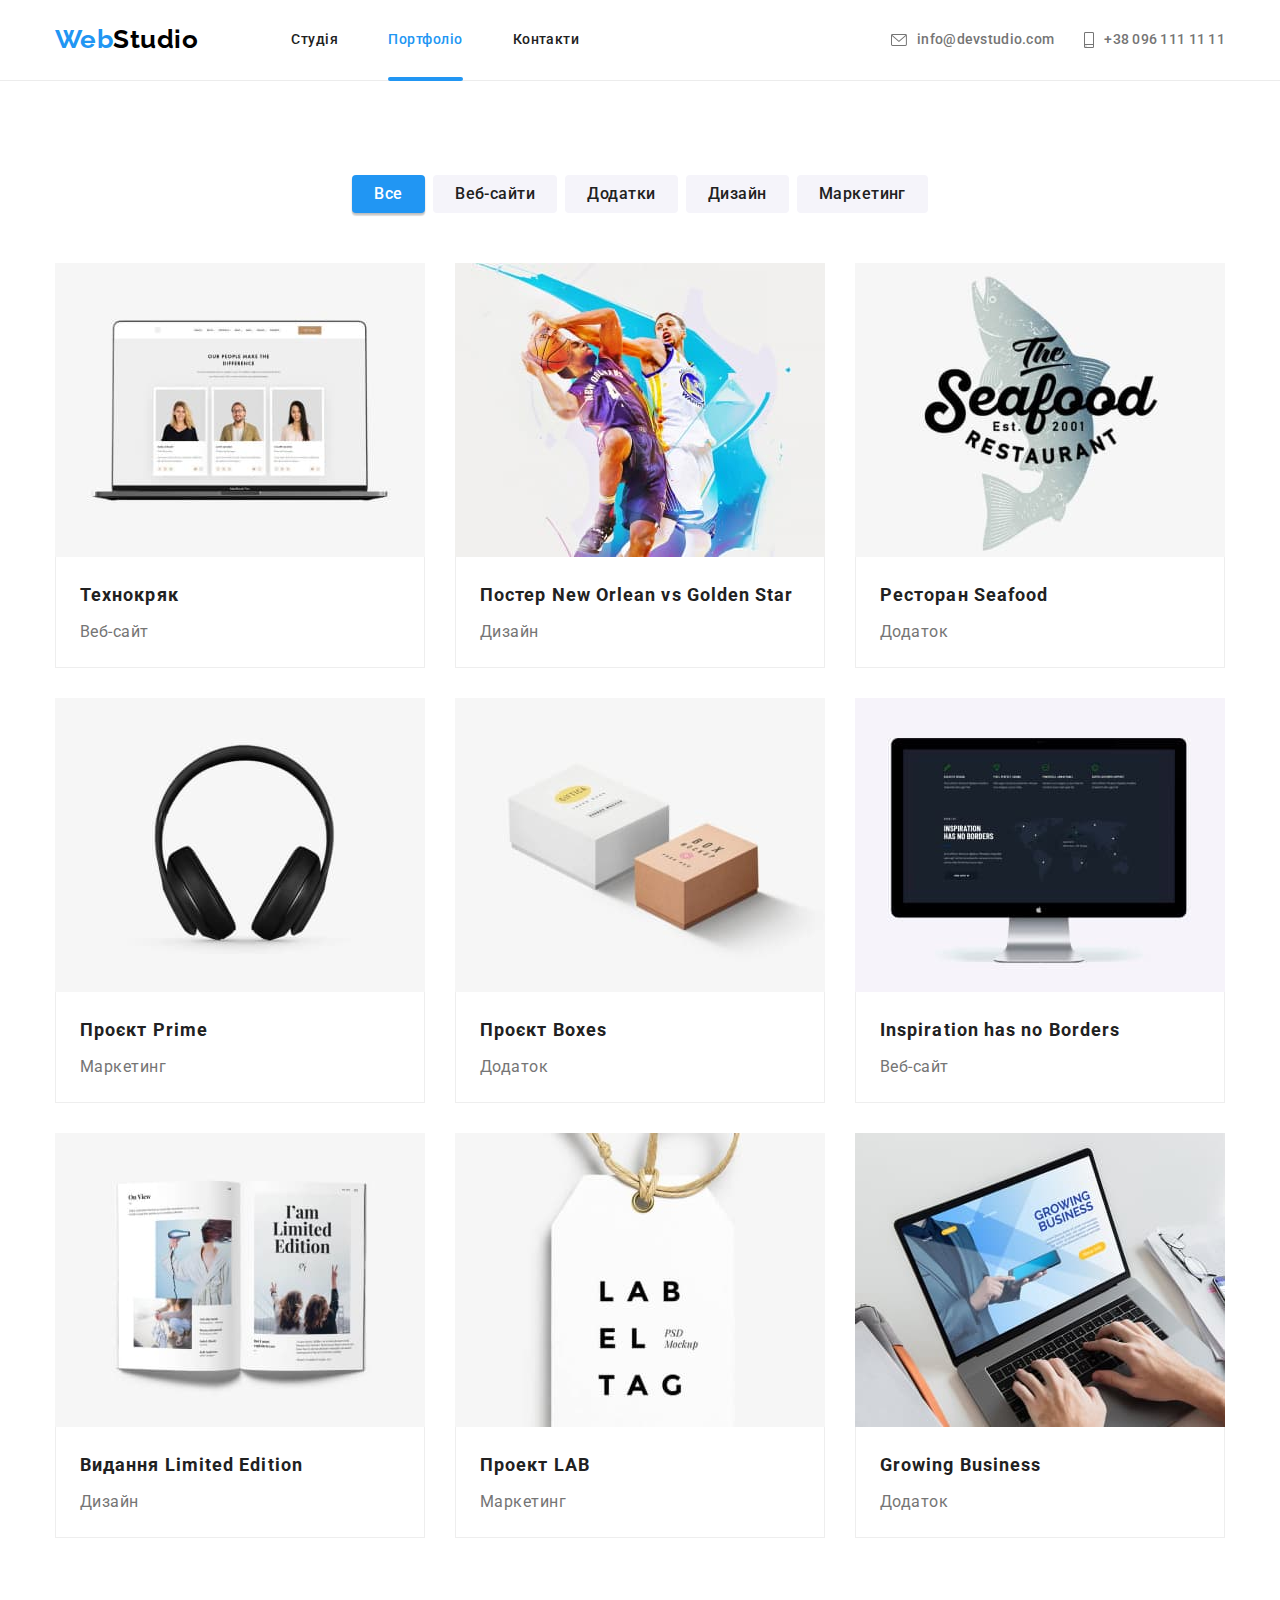
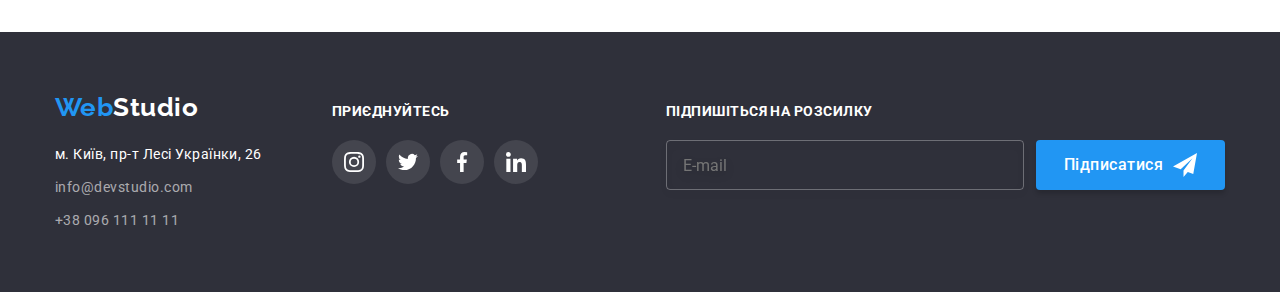
==== portfolio.html @ 7c3811ec "Cloned M6" ====
<!DOCTYPE html>
<html lang="uk">
  <head>
    <meta charset="UTF-8" />
    <meta http-equiv="X-UA-Compatible" content="IE=edge" />
    <meta name="viewport" content="width=device-width, initial-scale=1.0" />
    <title>Portfolio</title>
    <link rel="preconnect" href="https://fonts.googleapis.com" />
    <link rel="preconnect" href="https://fonts.gstatic.com" crossorigin />
    <link
      href="https://fonts.googleapis.com/css2?family=Raleway:wght@700&family=Roboto:wght@400;500;700;900&display=swap"
      rel="stylesheet"
    />
    <link
      rel="stylesheet"
      href="https://cdnjs.cloudflare.com/ajax/libs/modern-normalize/1.0.0/modern-normalize.min.css"
    />
    <link rel="stylesheet" href="./css/styles.css" />
  </head>
  <body>
    <header class="page-header">
      <div class="container header-nav">
        <nav class="navigation">
          <a href="" lang="en" class="logo-header link"
            ><span class="logo-first-part">Web</span>Studio</a
          >
          <ul class="menu list">
            <li class="menu-item">
              <a href="./index.html" class="nav link">Студія</a>
            </li>
            <li class="menu-item">
              <a href="./portfolio.html" class="nav current link">Портфоліо</a>
            </li>
            <li class="menu-item"><a href="" class="nav link">Контакти</a></li>
          </ul>
        </nav>
        <ul class="contacts list">
          <li class="contact-item">
            <a href="mailto:info@devstudio.com" class="contact link">
              <svg class="icon-contact" width="16" height="12">
                <use href="./images/icons.svg#icon-envelope"></use>
              </svg>
              info@devstudio.com</a
            >
          </li>
          <li class="contact-item">
            <a href="tel:+380961111111" class="contact link">
              <svg class="icon-contact" width="10" height="16">
                <use href="./images/icons.svg#icon-smartphone"></use></svg
              >+38 096 111 11 11</a
            >
          </li>
        </ul>
      </div>
    </header>
    <main>
      <section class="section">
        <div class="container">
          <h1 class="page-title visually-hidden">Проекти</h1>
          <ul class="filter-list list">
            <li class="filter-item">
              <button type="button" class="filter-btn active-btn">Все</button>
            </li>
            <li class="filter-item">
              <button type="button" class="filter-btn">Веб-сайти</button>
            </li>
            <li class="filter-item">
              <button type="button" class="filter-btn">Додатки</button>
            </li>
            <li class="filter-item">
              <button type="button" class="filter-btn">Дизайн</button>
            </li>
            <li class="filter-item">
              <button type="button" class="filter-btn">Маркетинг</button>
            </li>
          </ul>
          <ul class="projects list">
            <li class="project-item">
              <a href="" class="project-card">
                <div class="project-overlay">
                  <img
                    src="./images/Project1.jpg"
                    alt="Веб-сайт"
                    width="370px"
                    height="294px"
                  />
                  <div class="project-thumb">
                    <p>
                      Ресурс пропонує комплексні пропозиції з різним рівнем
                      функціоналу та сервісів. Все це дозволить відвідувачу
                      отримати вичерпні відомості про компанію чи приватну
                      особу.
                    </p>
                  </div>
                </div>
                <div class="project-notes">
                  <h2 class="project-title">Технокряк</h2>
                  <p class="project-text">Веб-сайт</p>
                </div>
              </a>
            </li>
            <li class="project-item">
              <a href="" class="project-card">
                <div class="project-overlay">
                  <img
                    src="./images/Project2.jpg"
                    alt="Два баскетболісти"
                    width="370px"
                    height="294px"
                  />
                  <div class="project-thumb">
                    <p>
                      Ресурс пропонує комплексні пропозиції з різним рівнем
                      функціоналу та сервісів. Все це дозволить відвідувачу
                      отримати вичерпні відомості про компанію чи приватну
                      особу.
                    </p>
                  </div>
                </div>
                <div class="project-notes">
                  <h2 class="project-title">
                    Постер <span lang="en">New Orlean vs Golden Star</span>
                  </h2>
                  <p class="project-text">Дизайн</p>
                </div>
              </a>
            </li>
            <li class="project-item">
              <a href="" class="project-card">
                <div class="project-overlay">
                  <img
                    src="./images/Project3.jpg"
                    alt="Назва ресторану з морепродуктами"
                    width="370px"
                    height="294px"
                  />
                  <div class="project-thumb">
                    <p>
                      Ресурс пропонує комплексні пропозиції з різним рівнем
                      функціоналу та сервісів. Все це дозволить відвідувачу
                      отримати вичерпні відомості про компанію чи приватну
                      особу.
                    </p>
                  </div>
                </div>
                <div class="project-notes">
                  <h2 class="project-title">
                    Ресторан <span lang="en">Seafood</span>
                  </h2>
                  <p class="project-text">Додаток</p>
                </div>
              </a>
            </li>
            <li class="project-item">
              <a href="" class="project-card">
                <div class="project-overlay">
                  <img
                    src="./images/Project4.jpg"
                    alt="Навушники"
                    width="370px"
                    height="294px"
                  />
                  <div class="project-thumb">
                    <p>
                      Ресурс пропонує комплексні пропозиції з різним рівнем
                      функціоналу та сервісів. Все це дозволить відвідувачу
                      отримати вичерпні відомості про компанію чи приватну
                      особу.
                    </p>
                  </div>
                </div>
                <div class="project-notes">
                  <h2 class="project-title">
                    Проєкт <span lang="en">Prime</span>
                  </h2>
                  <p class="project-text">Маркетинг</p>
                </div>
              </a>
            </li>
            <li class="project-item">
              <a href="" class="project-card">
                <div class="project-overlay">
                  <img
                    src="./images/Project5.jpg"
                    alt="Дві коробки"
                    width="370px"
                    height="294px"
                  />
                  <div class="project-thumb">
                    <p>
                      Ресурс пропонує комплексні пропозиції з різним рівнем
                      функціоналу та сервісів. Все це дозволить відвідувачу
                      отримати вичерпні відомості про компанію чи приватну
                      особу.
                    </p>
                  </div>
                </div>
                <div class="project-notes">
                  <h2 class="project-title">
                    Проєкт<span lang="en"> Boxes</span>
                  </h2>
                  <p class="project-text">Додаток</p>
                </div>
              </a>
            </li>
            <li class="project-item">
              <a href="" class="project-card">
                <div class="project-overlay">
                  <img
                    src="./images/Project6.jpg"
                    alt="Монітор"
                    width="370px"
                    height="294px"
                  />
                  <div class="project-thumb">
                    <p>
                      Ресурс пропонує комплексні пропозиції з різним рівнем
                      функціоналу та сервісів. Все це дозволить відвідувачу
                      отримати вичерпні відомості про компанію чи приватну
                      особу.
                    </p>
                  </div>
                </div>
                <div class="project-notes">
                  <h2 lang="en" class="project-title">
                    Inspiration has no Borders
                  </h2>
                  <p class="project-text">Веб-сайт</p>
                </div>
              </a>
            </li>
            <li class="project-item">
              <a href="" class="project-card">
                <div class="project-overlay">
                  <img
                    src="./images/Project7.jpg"
                    alt="Розгорнена книга"
                    width="370px"
                    height="294px"
                  />
                  <div class="project-thumb">
                    <p>
                      Ресурс пропонує комплексні пропозиції з різним рівнем
                      функціоналу та сервісів. Все це дозволить відвідувачу
                      отримати вичерпні відомості про компанію чи приватну
                      особу.
                    </p>
                  </div>
                </div>
                <div class="project-notes">
                  <h2 class="project-title">
                    Видання <span lang="en">Limited Edition</span>
                  </h2>
                  <p class="project-text">Дизайн</p>
                </div>
              </a>
            </li>
            <li class="project-item">
              <a href="" class="project-card">
                <div class="project-overlay">
                  <img
                    src="./images/Project8.jpg"
                    alt="Лейбл"
                    width="370px"
                    height="294px"
                  />
                  <div class="project-thumb">
                    <p>
                      Ресурс пропонує комплексні пропозиції з різним рівнем
                      функціоналу та сервісів. Все це дозволить відвідувачу
                      отримати вичерпні відомості про компанію чи приватну
                      особу.
                    </p>
                  </div>
                </div>
                <div class="project-notes">
                  <h2 class="project-title">
                    Проект <span lang="en">LAB</span>
                  </h2>
                  <p class="project-text">Маркетинг</p>
                </div>
              </a>
            </li>
            <li class="project-item">
              <a href="" class="project-card">
                <div class="project-overlay">
                  <img
                    src="./images/Project9.jpg"
                    alt="Друкують на ноутбуці"
                    width="370px"
                    height="294px"
                  />
                  <div class="project-thumb">
                    <p>
                      Ресурс пропонує комплексні пропозиції з різним рівнем
                      функціоналу та сервісів. Все це дозволить відвідувачу
                      отримати вичерпні відомості про компанію чи приватну
                      особу.
                    </p>
                  </div>
                </div>
                <div class="project-notes">
                  <h2 lang="en" class="project-title">Growing Business</h2>
                  <p class="project-text">Додаток</p>
                </div>
              </a>
            </li>
          </ul>
        </div>
      </section>
    </main>
    <footer class="footer">
      <div class="container">
        <div class="footer-left-part">
          <div>
            <a href="" lang="en" class="logo-footer link"
              ><span class="logo-first-part">Web</span>Studio</a
            >
            <address class="footer-address">
              <ul class="address-list list">
                <li class="address-item">
                  <a
                    href="https://goo.gl/maps/QcVGsAYmoGPsiCXT9"
                    class="address-location link"
                    >м. Київ, пр-т Лесі Українки, 26</a
                  >
                </li>
                <li class="address-item">
                  <a
                    href="mailto:info@devstudio.com"
                    class="address-contacts link"
                    >info@devstudio.com</a
                  >
                </li>
                <li class="address-item">
                  <a href="tel:+380961111111" class="address-contacts link"
                    >+38 096 111 11 11</a
                  >
                </li>
              </ul>
            </address>
          </div>
          <div class="socials">
            <h3 class="socials-title">приєднуйтесь</h3>
            <ul class="socials-list list">
              <li class="socials-item">
                <a href="" class="socials-link link">
                  <svg width="20" height="20">
                    <use href="./images/icons.svg#icon-instagram"></use>
                  </svg>
                </a>
              </li>
              <li class="socials-item">
                <a href="" class="socials-link link">
                  <svg width="20" height="20">
                    <use href="./images/icons.svg#icon-twitter"></use>
                  </svg>
                </a>
              </li>
              <li class="socials-item">
                <a href="" class="socials-link link">
                  <svg width="20" height="20">
                    <use href="./images/icons.svg#icon-facebook"></use>
                  </svg>
                </a>
              </li>
              <li class="socials-item">
                <a href="" class="socials-link link">
                  <svg width="20" height="20">
                    <use href="./images/icons.svg#icon-linkedin"></use>
                  </svg>
                </a>
              </li>
            </ul>
          </div>
        </div>
        <div class="sign-up-form">
          <form name="signup_form" autocomplete="on" novalidate>
            <h3 class="sign-up-title">Підпишіться на розсилку</h3>
            <div class="sign-up">
              <input
                class="sign-up-input"
                type="email"
                name="email"
                placeholder="E-mail"
              />
              <button class="sign-up-btn" type="submit">
                Підписатися
                <svg width="24" height="24">
                  <use href="./images/icons.svg#icon-send"></use>
                </svg>
              </button>
            </div>
          </form>
        </div>
      </div>
    </footer>
    <div class="backdrop is-hidden" data-modal>
      <div class="modal">
        <button class="close-button" data-modal-close>
          <svg width="18" height="18">
            <use href="./images/icons.svg#icon-close-cross"></use>
          </svg>
        </button>
        <form class="user-form">
          <label
            >Ім'я
            <input
              type="text"
              class="form-input"
              name="user-name"
              required
              minlength="2"
          /></label>
          <label>
            Телефон
            <input type="tel" class="form-input" name="user-phone" required
          /></label>
          <label>
            Пошта
            <input type="email" class="form-input" name="user-email" required
          /></label>
          <label>
            <textarea
              name="user-message"
              class="form-input form-textarea"
              placeholder="Введіть текст"
            ></textarea>
          </label>
          <input type="checkbox" name="policy" id="policy" />
          <label for="policy"
            >Погоджуюся з розсилкою та приймаю <span>Умови договору</span>
          </label>
          <button class="form-btn" type="submit">Відправити</button>
        </form>
      </div>
    </div>
    <script src="./js/modal.js"></script>
  </body>
</html>
---- css/styles.css ----
html {
  box-sizing: border-box;
}

*,
*::before,
*::after {
  box-sizing: inherit;
}
:root {
  --secondary-background-color: #f5f5f5;
  --title-color: #212121;
  --text-color: #757575;
  --accent-color: #2196f3;
  --accent-hover-color: #188ce8;
  --text-light-color: #fff;
  --button-color: #f5f4fa;
  --darkest-color: #000000;
  --dark-background-color: #2f303a;
  --icon-fill-color: #afb1b8;
}
body {
  margin: 0;
  font-family: "Roboto", "sans-serif";
  letter-spacing: 0.03em;
  background-color: var(--text-light-color);
  color: var(--text-color);
}
footer {
  padding-top: 60px;
  padding-bottom: 60px;
}
.container {
  width: 1200px;
  padding-left: 15px;
  padding-right: 15px;
  margin: 0 auto;
}
.link {
  display: inline-block;
  text-decoration: none;
}
.list {
  margin: 0;
  padding: 0;
  list-style: none;
}
img {
  display: block;
}
address {
  font-style: normal;
}
button {
  display: inline-block;
  text-decoration: none;
  text-align: center;
  font-family: inherit;
  border: 1px solid transparent;
  cursor: pointer;
}
h1,
h2,
h3,
h4,
h5,
h6,
p {
  margin-top: 0;
  margin-bottom: 0;
}
ul ol {
  margin-top: 0;
  margin-bottom: 0;
  padding-left: 0;
  padding-right: 0;
}

/*===================INDEX.HTML ===================*/

/*=================== HEADER ===================*/
/*=================== Logo ===================*/

/* .portfolio  */

.page-header {
  border-bottom: 1px solid #ececec;
}
.header-nav {
  display: flex;
  align-items: center;
  justify-content: space-between;
}
.logo-header,
.logo-footer {
  font-family: "Raleway";
  font-weight: 700;
  font-size: 26px;
  line-height: 1.19;
  text-decoration: none;
}
.logo-first-part {
  color: var(--accent-color);
}
.logo-header {
  display: block;
  padding-top: 24px;
  padding-bottom: 25px;
  color: var(--darkest-color);
}
.logo-footer {
  margin-bottom: 20px;
  background-color: var(--dark-background-color);
  color: var(--text-light-color);
}
/*=================== Navigation ===================*/
.navigation {
  display: flex;
  flex-wrap: wrap;
  column-gap: 93px;
}
.menu {
  display: flex;
  column-gap: 50px;
  flex-basis: calc((100% - 93px) / 2);
}
.menu-item {
  flex-basis: calc((100% - 2 * 50px) / 3);
}
.nav {
  padding-top: 32px;
  padding-bottom: 32px;
  display: block;

  font-weight: 500;
  text-decoration: none;
  font-size: 14px;
  line-height: 1.14;
  color: var(--title-color);

  transition: color 250ms cubic-bezier(0.4, 0, 0.2, 1);
}
.nav:hover,
.nav:focus {
  color: var(--accent-color);
}
.current {
  color: var(--accent-color);
  position: relative;
}
.current::after {
  content: "";
  display: block;
  position: absolute;
  bottom: -1px;
  width: 100%;
  height: 4px;
  background: #2196f3;
  border-radius: 2px;
  border: none;
}

/*================== Contacts =================*/
.contacts {
  display: flex;
  margin-left: auto;
  column-gap: 30px;
}
.contact {
  display: flex;
  align-items: center;
  padding-top: 32px;
  padding-bottom: 32px;
  font-weight: 500;
  text-decoration: none;
  font-size: 14px;
  line-height: 1.14;
  letter-spacing: 0.02em;
  color: var(--text-color);
  fill: currentColor;

  transition: color 250ms cubic-bezier(0.4, 0, 0.2, 1);
}
.icon-contact {
  display: flex;
  align-items: center;
  margin-right: 10px;
}
.contact:hover,
.contact:focus {
  color: var(--accent-color);
}
.contact-item {
  flex-basis: calc((100%-50px) / 2);
}
/*================== MAIN ==================*/
/*================== Hero section ==================*/

.hero-section {
  max-width: 1600px;
  margin-left: auto;
  margin-right: auto;
  background-image: linear-gradient(
      to right,
      rgba(47, 48, 58, 0.4),
      rgba(47, 48, 58, 0.4)
    ),
    url(../images/background1.jpg);
  background-position: center;
  background-repeat: no-repeat;
  background-size: cover;
  background-color: var(--dark-background-color);
  text-align: center;
  padding-top: 200px;
  padding-bottom: 200px;
}
.centered {
  text-align: center;
}

.hero-title {
  padding: 0;
  margin-bottom: 30px;
  font-family: inherit;
  font-weight: 900;
  font-size: 44px;
  line-height: 1.36;
  letter-spacing: 0.06em;
  text-transform: uppercase;
  color: var(--text-light-color);
}
.hero-btn {
  align-items: center;
  padding: 10px 32px;
  border: 0;
  border-radius: 4px;
  min-width: 216px;
  font-family: "Roboto";
  font-weight: 700;
  font-size: 16px;
  line-height: 2;
  letter-spacing: 0.06em;
  background-color: var(--accent-color);
  color: var(--text-light-color);

  transition: background-color 250ms cubic-bezier(0.4, 0, 0.2, 1);
}

.hero-btn:hover,
.hero-btn:focus {
  background-color: var(--accent-hover-color);
  cursor: pointer;
}

/*================== Features ==================*/
.features {
  display: flex;
  flex-wrap: wrap;
  column-gap: 30px;
}

.feature-item {
  flex-basis: calc((100% - 3 * 30px) / 4);
}
.icon-features {
  display: flex;
  align-items: center;
  justify-content: center;
  height: 120px;
  margin-bottom: 30px;
  background-color: #f5f4fa;
  border-radius: 4px;
}
.sign-up-title,
.socials-title,
.feature-title,
.occupation-title {
  margin-bottom: 10px;
  font-weight: 700;
  font-size: 14px;
  line-height: 1.14;
  text-transform: uppercase;
  color: var(--title-color);
}
.feature-text {
  margin-top: 0;
  margin-bottom: 0px;
  font-size: 14px;
  line-height: 1.7;
}
/*================== Team ==================*/
.section {
  padding-top: 94px;
  padding-bottom: 94px;
}
.title {
  margin-bottom: 50px;
  font-weight: 700;
  font-size: 36px;
  line-height: 1.17;
  text-align: center;
  color: var(--title-color);
}
.visually-hidden {
  position: absolute;
  white-space: nowrap;
  width: 1px;
  height: 1px;
  overflow: hidden;
  border: 0;
  padding: 0;
  clip: rect(0000);
  clip-path: inset(50%);
  margin: -1px;
}
/* ================== Occupation ================= */
.section.occupation-section {
  padding-top: 0;
}
.occupation-list {
  display: flex;
  flex-wrap: wrap;
  gap: 30px;
}
.occupation-thumb {
  position: relative;
}
.occupation-title {
  position: absolute;
  color: #ffffff;

  width: 100%;
  height: 70px;
  bottom: 0;
  margin-bottom: 0;
  display: flex;
  justify-content: center;
  align-items: center;
  background: rgba(47, 48, 58, 0.8);
  border: 1px solid #000000;
  box-shadow: 0px 4px 4px rgba(0, 0, 0, 0.25);
}
.occupation-item {
  flex-basis: calc((100% - 2 * 30px) / 3);
}
/* =================== Team ======================== */
.team-section {
  background-color: #f5f4fa;
}
.team-list {
  display: flex;
  flex-wrap: wrap;
  gap: 30px;
}
.team-mate-card {
  flex-basis: calc((100% - 3 * 30px) / 4);
  background-color: var(--text-light-color);
  box-shadow: 0px 1px 3px rgba(0, 0, 0, 0.12), 0px 1px 1px rgba(0, 0, 0, 0.14),
    0px 2px 1px rgba(0, 0, 0, 0.2);
  border-radius: 0px 0px 4px 4px;
}
.team-mate-img {
  display: block;
}
.team-mate-notes {
  padding-top: 30px;
  padding-bottom: 30px;
}
.team-mate {
  margin-bottom: 10px;
  font-weight: 500;
  font-size: 16px;
  line-height: 1.18;
  text-align: center;
  color: var(--title-color);
}
.profession {
  margin-bottom: 16px;
  font-size: 16px;
  line-height: 1.18;
  text-align: center;
}
.actions {
  display: flex;
  padding: 0;
  margin: 0;
  justify-content: center;
  align-items: center;
  gap: 10px;
}

.actions-link {
  display: flex;
  align-items: center;
  justify-content: center;
  text-align: center;
  padding: 0px;
  width: 44px;
  height: 44px;
  border-radius: 50%;
  cursor: pointer;
  color: var(--icon-fill-color);
  fill: currentColor;

  transition: color 250ms cubic-bezier(0.4, 0, 0.2, 1),
    background-color 250ms cubic-bezier(0.4, 0, 0.2, 1);
}

.actions-link:hover,
.actions-link:focus {
  background-color: var(--accent-color);
  color: var(--text-light-color);
}

/* ================= Clients ================ */
.clients {
  display: flex;
  gap: 30px;
}
.clients-link {
  display: flex;
  justify-content: center;
  align-items: center;
  text-align: center;
  padding: 0;
  margin: 0;
  height: 92px;
  color: var(--icon-fill-color);
  border: 1px solid #afb1b8;
  border-radius: 4px;
  transition: color 250ms cubic-bezier(0.4, 0, 0.2, 1),
    border 250ms cubic-bezier(0.4, 0, 0.2, 1);
}
.clients-link:hover,
.clients-link:focus {
  color: var(--accent-color);
  border: 1px solid var(--accent-color);
}
.clients-item {
  flex-basis: calc((100% - 5 * 30px) / 6);
}
.icon-clients {
  fill: currentColor;
  cursor: pointer;
}

/*================== FOOTER ==================*/

.footer {
  background-color: #2f303a;
}
.footer-address {
  font-style: normal;
  font-size: 14px;
  line-height: 1.7;
  text-decoration: none;
  background-color: #2f303a;
}
/* .address-list {
}  */
.address-item:not(:last-child) {
  margin-bottom: 9px;
}
.address-location {
  text-decoration: none;
  color: var(--text-light-color);
  transition: color 250ms cubic-bezier(0.4, 0, 0.2, 1);
}
.address-contacts {
  text-decoration: none;
  color: rgba(255, 255, 255, 0.6);
  transition: color 250ms cubic-bezier(0.4, 0, 0.2, 1);
}
.address-location:hover,
.address-location:focus,
.address-contacts:hover,
.address-contacts:focus {
  color: var(--accent-color);
}

/*================== PORTFOLIO ==================*/
/*================== Filter ==================*/

.page-title {
  color: var(--title-color);
}
.filter-list {
  display: flex;
  flex-wrap: wrap;
  justify-content: center;
  column-gap: 8px;
  margin-bottom: 50px;
}
.filter-btn {
  padding: 6px 22px;
  border: 0;
  border-radius: 4px;
  border-color: #f5f4fa;
  min-width: 73px;
  font-family: inherit;
  font-style: normal;
  font-weight: 500;
  font-size: 16px;
  line-height: 1.62;
  text-align: center;
  letter-spacing: 0.03em;
  background-color: var(--button-color);
  color: var(--title-color);

  transition-property: background-color, color, box-shadow;
  transition-duration: 250ms;
  transition-timing-function: cubic-bezier(0.4, 0, 0.2, 1);
}
.filter-btn:hover,
.filter-btn:focus {
  box-shadow: 0px 3px 1px rgba(0, 0, 0, 0.1), 0px 1px 2px rgba(0, 0, 0, 0.08),
    0px 2px 2px rgba(0, 0, 0, 0.12);
  border-radius: 4px;
  background-color: var(--accent-color);
  color: var(--text-light-color);
  cursor: pointer;
}
.active-btn {
  background-color: var(--accent-color);
  box-shadow: 0px 3px 1px rgba(0, 0, 0, 0.1), 0px 1px 2px rgba(0, 0, 0, 0.08),
    0px 2px 2px rgba(0, 0, 0, 0.12);
  color: var(--text-light-color);
}
/*================== Projects ==================*/
.projects {
  display: flex;
  flex-wrap: wrap;
  gap: 30px;
}

.project-item {
  flex-basis: calc((100% - 2 * 30px) / 3);
}

.project-card {
  position: relative;
  display: block;
  text-decoration: none;
}
.project-card:hover,
.project-card:focus {
  box-shadow: 0px 1px 1px rgba(0, 0, 0, 0.12), 0px 4px 4px rgba(0, 0, 0, 0.06),
    1px 4px 6px rgba(0, 0, 0, 0.16);
  transition: box-shadow 250ms cubic-bezier(0.4, 0, 0.2, 1);
}
.project-overlay {
  position: relative;
  overflow: hidden;
}
.project-thumb {
  position: absolute;
  top: 0;
  left: 0;
  width: 100%;
  height: 100%;
  background: rgba(33, 150, 243, 0.9);

  font-size: 18px;
  line-height: 1.56;
  letter-spacing: 0.03em;
  color: var(--text-light-color);
  padding: 0 24px;
  display: flex;
  align-items: center;
  transform: translateY(100.5%);
  transition: transform 250ms cubic-bezier(0.4, 0, 0.2, 1);
}
.project-card:hover .project-thumb,
.project-card:focus .project-thumb {
  transform: translateY(0);
}
.project-notes {
  padding: 20px 24px;
  border-right: 1px solid #eeeeee;
  border-bottom: 1px solid #eeeeee;
  border-left: 1px solid #eeeeee;
}
.project-title {
  margin-bottom: 4px;
  font-weight: 700;
  font-size: 18px;
  line-height: 2;
  letter-spacing: 0.06em;
  color: var(--title-color);
}
.project-text {
  font-size: 16px;
  line-height: 1.88;
  color: var(--text-color);
}
/* ==================== Socials ================ */
.footer .container {
  display: flex;
  align-items: baseline;
  justify-content: space-between;
  /* gap: 93px; */
}
.footer-left-part {
  display: flex;
  align-items: baseline;
  gap: 70px;
}
.sign-up-title,
.socials-title {
  margin-bottom: 20px;
  color: var(--text-light-color);
}
.socials-list {
  display: flex;
  gap: 10px;
}
.socials-item {
  flex-basis: calc((100%-3 * 10px) / 4);
}
.socials-link {
  display: flex;
  align-items: center;
  justify-content: center;
  width: 44px;
  height: 44px;
  color: var(--text-light-color);
  border-radius: 50%;
  fill: currentColor;
  background: rgba(255, 255, 255, 0.1);
  transition: background-color 250ms cubic-bezier(0.4, 0, 0.2, 1);
}
.socials-link:hover,
.socials-link:focus {
  background-color: var(--accent-color);
}
/* ===================sign-up================= */
.sign-up {
  display: flex;
  gap: 12px;
}
.sign-up-input {
  width: 358px;
  height: 50px;
  padding: 15px 16px;
  background-color: transparent;
  border: 1px solid rgba(255, 255, 255, 0.3);
  filter: drop-shadow(0px 4px 4px rgba(0, 0, 0, 0.15));
  border-radius: 4px;
  color: var(--text-light-color);
  transition: border-color 250ms cubic-bezier(0.4, 0, 0.2, 1);
}
.sign-up-input:focus {
  outline: none;
  border-color: var(--accent-color);
}
.sign-up-policy {
  text-decoration-line: underline;
  color: var(--accent-color);
}
.sign-up-btn {
  display: flex;
  justify-content: center;
  align-items: center;
  gap: 10px;

  padding: 10px 28px;
  border: 0;
  min-width: 150px;
  font-family: inherit;
  font-style: normal;
  font-weight: 500;
  font-size: 16px;
  line-height: 1.62;
  text-align: center;
  letter-spacing: 0.03em;

  color: var(--text-light-color);
  background-color: var(--accent-color);
  box-shadow: 0px 4px 4px rgba(0, 0, 0, 0.15);
  border-radius: 4px;
  cursor: pointer;
  transition: background-color 250ms cubic-bezier(0.4, 0, 0.2, 1);
}
.sign-up-btn:hover,
.sign-up-btn:focus {
  background-color: var(--accent-hover-color);
}
/* =================== modal ===================== */
.backdrop {
  position: fixed;
  top: 0;
  left: 0;
  width: 100%;
  height: 100%;
  background-color: rgba(0, 0, 0, 0.2);
  z-index: 100;

  opacity: 1;
  transform: scale(1);
  visibility: visible;
  pointer-events: auto;
  transition: opacity 800ms cubic-bezier(0.4, 0, 0.2, 1),
    visibility 800ms cubic-bezier(0.4, 0, 0.2, 1),
    transform 800ms cubic-bezier(0.4, 0, 0.2, 1);
}
.backdrop.is-hidden {
  transform: scale(0);
  opacity: 0;
  visibility: hidden;
  pointer-events: none;
}
.modal {
  position: absolute;
  top: 50%;
  left: 50%;
  transform: translate(-50%, -50%);
  padding: 40px;

  background-color: #ffffff;
  border: 1px solid #0000001a;
}
/* ====================user-form================ */

.close-button {
  position: absolute;
  display: flex;
  justify-content: center;
  align-items: center;
  top: 8px;
  right: 8px;
  width: 30px;
  height: 30px;
  fill: currentColor;
  color: var(--darkest-color);
  border-radius: 50%;
  border: 1px solid rgba(0, 0, 0, 0.1);
  background-color: #fff;
  transition: color 250ms cubic-bezier(0.4, 0, 0.2, 1);
}
.close-button:hover,
.close-button:focus {
  color: var(--accent-color);
}
.user-form {
  display: flex;
  flex-direction: column;
}
.form-text {
  margin-bottom: 12px;
  font-family: inherit;
  font-weight: 700;
  font-size: 20px;
  line-height: 1.15;
  text-align: center;
  color: var(--title-color);
}
.form-wrapper {
  position: relative;
  display: block;
  margin-bottom: 10px;
}
.form-icon {
  position: absolute;
  display: block;
  top: 50%;
  left: 12px;
  transform: translateY(-50%);
  fill: currentColor;
  color: var(--darkest-color);
}
.form-label {
  display: block;
  margin-bottom: 4px;
  font-size: 12px;
  line-height: 1.17;
  letter-spacing: 0.01em;
}
.form-input {
  width: 100%;
  height: 40px;
  border: 1px solid rgba(33, 33, 33, 0.2);
  border-radius: 4px;
  padding-left: 42px;

  font-size: 12px;
  line-height: 1.17;
  letter-spacing: 0.01em;

  transition: border-color 250ms cubic-bezier(0.4, 0, 0.2, 1);
}
.form-input:focus {
  outline: none;
  border-color: var(--accent-color);
}
.form-input:focus + .form-icon {
  color: var(--accent-color);
}
.form-message {
  width: 100%;
  height: 120px;
  resize: none;
  border: 1px solid rgba(33, 33, 33, 0.2);
  border-radius: 4px;
  padding: 12px 16px;
  margin-bottom: 20px;

  font-size: 12px;
  line-height: 1.17;
  letter-spacing: 0.01em;

  transition: border-color 250ms cubic-bezier(0.4, 0, 0.2, 1);
}
.form-message:focus {
  outline: none;
  border-color: var(--accent-color);
}
.form-check {
  position: absolute;
  appearance: none;
}
/*  */
.form-own-check {
  border: 2px solid var(--title-color);
  border-radius: 2px;
  cursor: pointer;
  margin-right: 8px;
  margin-left: 14px;
}
.form-check:focus + .form-own-check {
  border-color: var(--accent-color);
}
.form-own-check-icon {
  display: none;
  width: 16px;
  height: 15px;
  border-radius: 2px;
  cursor: pointer;

  fill: currentColor;
  color: #fff;
}
.form-policy {
  position: relative;
  display: flex;
  align-items: center;
  margin-bottom: 30px;
  font-size: 14px;
  line-height: 1.71;
  color: var(--text-color);
}
.form-check:checked + .form-own-check {
  background-color: var(--accent-color);
  background-size: contain;
  background-origin: border-box;
  border-color: var(--accent-color);
}
.form-policy-link {
  color: var(--accent-color);
}
.form-policy-link:hover,
.form-policy-link:focus {
  text-decoration: none;
}
.form-own-check-icon {
  display: none;
  fill: var(--text-light-color);
}
.form-check:checked + .form-own-check {
  background-color: var(--accent-color);
}
.form-check:checked + .form-own-check .form-own-check-icon {
  display: block;
}
.form-btn {
  margin-left: auto;
  margin-right: auto;
  display: flex;
  justify-content: center;
  padding: 10px 52px;
  border: 0;
  min-width: 150px;
  font-family: inherit;
  font-style: normal;
  font-weight: 500;
  font-size: 16px;
  line-height: 1.62;
  text-align: center;

  background-color: var(--accent-color);
  box-shadow: 0px 4px 4px rgba(0, 0, 0, 0.15);
  border-radius: 4px;
  color: var(--text-light-color);
  cursor: pointer;
  transition: background-color 250ms cubic-bezier(0.4, 0, 0.2, 1);
}
.form-btn:hover,
.form-btn:focus {
  background-color: var(--accent-hover-color);
}
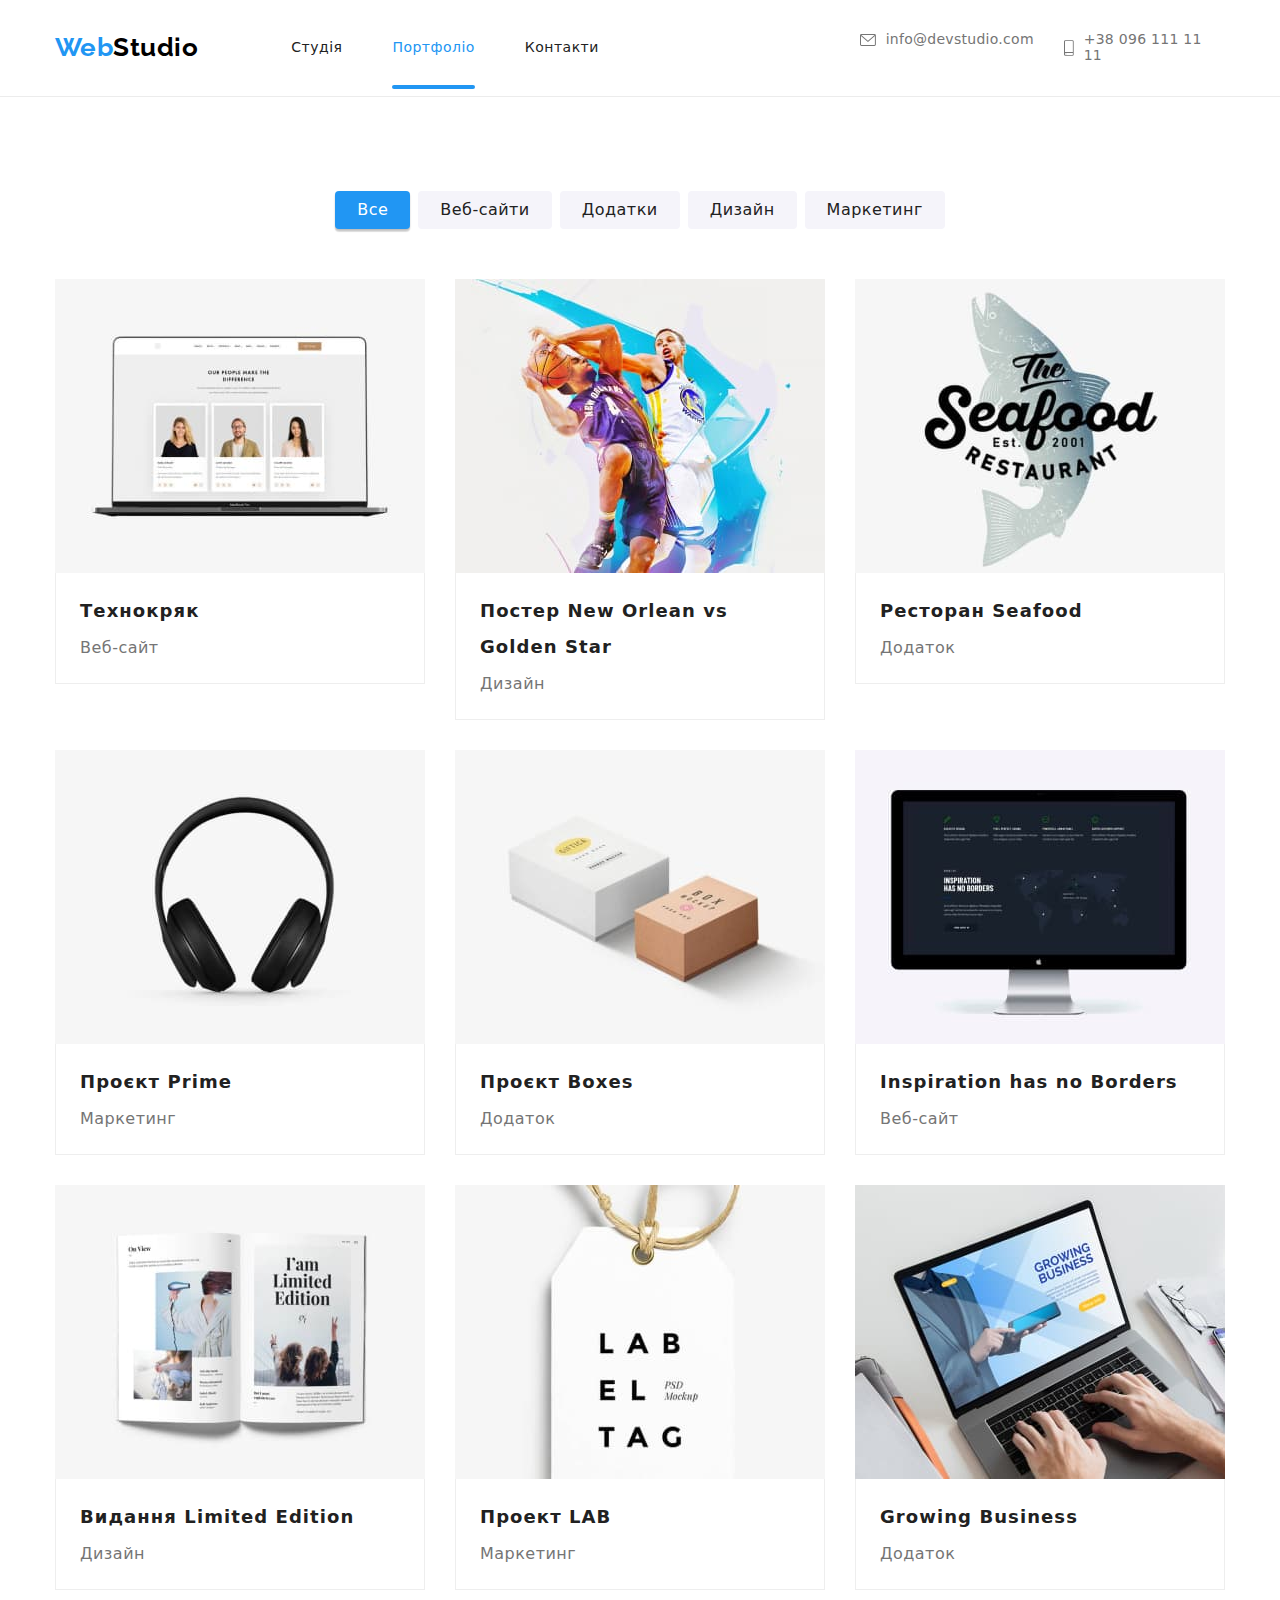
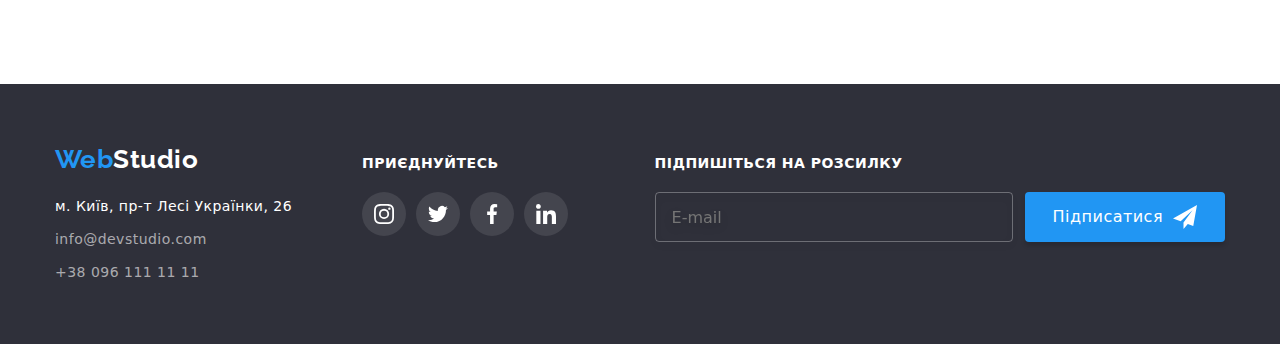
==== commit 76fb8489: "Corrected some things" ====
--- a/portfolio.html
+++ b/portfolio.html
@@ -15,7 +15,7 @@
       rel="stylesheet"
       href="https://cdnjs.cloudflare.com/ajax/libs/modern-normalize/1.0.0/modern-normalize.min.css"
     />
-    <link rel="stylesheet" href="./css/styles.css" />
+    <link rel="stylesheet" href="./css/main.min.css" />
   </head>
   <body>
     <header class="page-header">
@@ -25,27 +25,33 @@
             ><span class="logo-first-part">Web</span>Studio</a
           >
           <ul class="menu list">
-            <li class="menu-item">
-              <a href="./index.html" class="nav link">Студія</a>
-            </li>
-            <li class="menu-item">
-              <a href="./portfolio.html" class="nav current link">Портфоліо</a>
-            </li>
-            <li class="menu-item"><a href="" class="nav link">Контакти</a></li>
+            <li class="menu__item">
+              <a href="./index.html" class="menu__link link">Студія</a>
+            </li>
+            <li class="menu__item">
+              <a
+                href="./portfolio.html"
+                class="menu__link menu__link--current link"
+                >Портфоліо</a
+              >
+            </li>
+            <li class="menu__item">
+              <a href="" class="menu__link link">Контакти</a>
+            </li>
           </ul>
         </nav>
         <ul class="contacts list">
-          <li class="contact-item">
-            <a href="mailto:info@devstudio.com" class="contact link">
-              <svg class="icon-contact" width="16" height="12">
+          <li class="contact__item">
+            <a href="mailto:info@devstudio.com" class="contact__link link">
+              <svg class="contact__icon" width="16" height="12">
                 <use href="./images/icons.svg#icon-envelope"></use>
               </svg>
               info@devstudio.com</a
             >
           </li>
-          <li class="contact-item">
-            <a href="tel:+380961111111" class="contact link">
-              <svg class="icon-contact" width="10" height="16">
+          <li class="contact__item">
+            <a href="tel:+380961111111" class="contact__link link">
+              <svg class="contact__icon" width="10" height="16">
                 <use href="./images/icons.svg#icon-smartphone"></use></svg
               >+38 096 111 11 11</a
             >
@@ -57,21 +63,23 @@
       <section class="section">
         <div class="container">
           <h1 class="page-title visually-hidden">Проекти</h1>
-          <ul class="filter-list list">
+          <ul class="filter__list list">
             <li class="filter-item">
-              <button type="button" class="filter-btn active-btn">Все</button>
+              <button type="button" class="filter__btn filter__btn_active">
+                Все
+              </button>
             </li>
             <li class="filter-item">
-              <button type="button" class="filter-btn">Веб-сайти</button>
+              <button type="button" class="filter__btn">Веб-сайти</button>
             </li>
             <li class="filter-item">
-              <button type="button" class="filter-btn">Додатки</button>
+              <button type="button" class="filter__btn">Додатки</button>
             </li>
             <li class="filter-item">
-              <button type="button" class="filter-btn">Дизайн</button>
+              <button type="button" class="filter__btn">Дизайн</button>
             </li>
             <li class="filter-item">
-              <button type="button" class="filter-btn">Маркетинг</button>
+              <button type="button" class="filter__btn">Маркетинг</button>
             </li>
           </ul>
           <ul class="projects list">
--- a/css/main.min.css
+++ b/css/main.min.css
@@ -0,0 +1,835 @@
+:root {
+  --secondary-background-color: #f5f5f5;
+  --title-color: #212121;
+  --text-color: #757575;
+  --accent-color: #2196f3;
+  --accent-hover-color: #188ce8;
+  --text-light-color: #fff;
+  --button-color: #f5f4fa;
+  --darkest-color: #000000;
+  --dark-background-color: #2f303a;
+  --icon-fill-color: #afb1b8;
+}
+.visually-hidden {
+  position: absolute;
+  white-space: nowrap;
+  width: 1px;
+  height: 1px;
+  overflow: hidden;
+  border: 0;
+  padding: 0;
+  clip: rect(0);
+  clip-path: inset(50%);
+  margin: -1px;
+}
+html {
+  box-sizing: border-box;
+}
+*,
+*::before,
+*::after {
+  box-sizing: inherit;
+}
+body {
+  margin: 0;
+  font-family: $fontPrimary;
+  letter-spacing: 0.03em;
+  background-color: var(--text-light-color);
+  color: var(--text-color);
+}
+footer {
+  padding-top: 60px;
+  padding-bottom: 60px;
+}
+.link {
+  display: inline-block;
+  text-decoration: none;
+}
+.list {
+  margin: 0;
+  padding: 0;
+  list-style: none;
+}
+img {
+  display: block;
+}
+address {
+  font-style: normal;
+}
+button {
+  display: inline-block;
+  text-decoration: none;
+  text-align: center;
+  font-family: inherit;
+  border: 1px solid rgba(0, 0, 0, 0);
+  cursor: pointer;
+}
+h1,
+h2,
+h3,
+h4,
+h5,
+h6,
+p {
+  margin-top: 0;
+  margin-bottom: 0;
+}
+ul ol {
+  margin-top: 0;
+  margin-bottom: 0;
+  padding-left: 0;
+  padding-right: 0;
+}
+.container {
+  width: 1200px;
+  padding-left: 15px;
+  padding-right: 15px;
+  margin: 0 auto;
+}
+.footer .container {
+  display: flex;
+  align-items: baseline;
+  justify-content: space-between;
+}
+.centered {
+  text-align: center;
+}
+.section {
+  padding-top: 94px;
+  padding-bottom: 94px;
+}
+.page-header {
+  border-bottom: 1px solid #ececec;
+}
+.header-nav {
+  display: flex;
+  align-items: center;
+  justify-content: space-between;
+}
+.logo-header,
+.logo-footer {
+  font-family: "Raleway";
+  font-weight: 700;
+  font-size: 26px;
+  line-height: 1.19;
+  text-decoration: none;
+}
+.logo-first-part {
+  color: var(--accent-color);
+}
+.logo-header {
+  display: block;
+  padding-top: 24px;
+  padding-bottom: 25px;
+  color: var(--darkest-color);
+}
+.logo-footer {
+  margin-bottom: 20px;
+  background-color: var(--dark-background-color);
+  color: var(--text-light-color);
+}
+.navigation {
+  display: flex;
+  flex-wrap: wrap;
+  column-gap: 93px;
+}
+.menu {
+  display: flex;
+  column-gap: 50px;
+  flex-basis: calc((100% - 93px) / 2);
+}
+.menu__item {
+  flex-basis: calc((100% - 100px) / 3);
+}
+.menu__link {
+  padding-top: 32px;
+  padding-bottom: 32px;
+  display: block;
+  font-weight: 500;
+  text-decoration: none;
+  font-size: 14px;
+  line-height: 1.14;
+  color: var(--title-color);
+  transition: color 250ms cubic-bezier(0.4, 0, 0.2, 1);
+}
+.menu__link:hover,
+.menu__link:focus {
+  color: var(--accent-color);
+}
+.menu__link--current {
+  color: var(--accent-color);
+  position: relative;
+}
+.menu__link--current::after {
+  content: "";
+  display: block;
+  position: absolute;
+  bottom: -1px;
+  width: 100%;
+  height: 4px;
+  background: #2196f3;
+  border-radius: 2px;
+  border: none;
+}
+.contacts {
+  display: flex;
+  margin-left: auto;
+  column-gap: 30px;
+}
+.contact__link {
+  display: flex;
+  align-items: center;
+  padding-top: 32px;
+  padding-bottom: 32px;
+  font-weight: 500;
+  text-decoration: none;
+  font-size: 14px;
+  line-height: 1.14;
+  letter-spacing: 0.02em;
+  color: var(--text-color);
+  fill: currentColor;
+  transition: color 250ms cubic-bezier(0.4, 0, 0.2, 1);
+}
+.contact__link:hover,
+.contact__link:focus {
+  color: var(--accent-color);
+}
+.contact__icon {
+  display: flex;
+  align-items: center;
+  margin-right: 10px;
+}
+.contact__item {
+  flex-basis: calc((100% - 48px) / 2);
+}
+.sign-up-title,
+.socials-title,
+.feature-title,
+.occupation__title {
+  margin-bottom: 10px;
+  font-weight: 700;
+  font-size: 14px;
+  line-height: 1.14;
+  text-transform: uppercase;
+  color: var(--title-color);
+}
+.title {
+  margin-bottom: 50px;
+  font-weight: 700;
+  font-size: 36px;
+  line-height: 1.17;
+  text-align: center;
+  color: var(--title-color);
+}
+.page-title {
+  color: var(--title-color);
+}
+.sign-up-title,
+.socials-title {
+  margin-bottom: 20px;
+  color: var(--text-light-color);
+}
+.actions {
+  display: flex;
+  padding: 0;
+  margin: 0;
+  justify-content: center;
+  align-items: center;
+  gap: 10px;
+}
+.actions-link {
+  display: flex;
+  align-items: center;
+  justify-content: center;
+  text-align: center;
+  padding: 0px;
+  width: 44px;
+  height: 44px;
+  border-radius: 50%;
+  cursor: pointer;
+  color: var(--icon-fill-color);
+  fill: currentColor;
+  transition: color 250ms cubic-bezier(0.4, 0, 0.2, 1),
+    background-color 250ms cubic-bezier(0.4, 0, 0.2, 1);
+}
+.actions-link:hover,
+.actions-link:focus {
+  background-color: var(--accent-color);
+  color: var(--text-light-color);
+}
+.footer {
+  background-color: #2f303a;
+}
+.footer-address {
+  font-style: normal;
+  font-size: 14px;
+  line-height: 1.7;
+  text-decoration: none;
+  background-color: #2f303a;
+}
+.address-item:not(:last-child) {
+  margin-bottom: 9px;
+}
+.address-location {
+  text-decoration: none;
+  color: var(--text-light-color);
+  transition: color 250ms cubic-bezier(0.4, 0, 0.2, 1);
+}
+.address-location:hover,
+.address-location:focus {
+  color: var(--accent-color);
+}
+.address-contacts {
+  text-decoration: none;
+  color: rgba(255, 255, 255, 0.6);
+  transition: color 250ms cubic-bezier(0.4, 0, 0.2, 1);
+}
+.address-contacts:hover,
+.address-contacts:focus {
+  color: var(--accent-color);
+}
+.footer-left-part {
+  display: flex;
+  align-items: baseline;
+  gap: 70px;
+}
+.socials-list {
+  display: flex;
+  gap: 10px;
+}
+.socials-item {
+  flex-basis: calc((100% - 30px) / 4);
+}
+.socials-link {
+  display: flex;
+  align-items: center;
+  justify-content: center;
+  width: 44px;
+  height: 44px;
+  color: var(--text-light-color);
+  border-radius: 50%;
+  fill: currentColor;
+  background: rgba(255, 255, 255, 0.1);
+  transition: background-color 250ms cubic-bezier(0.4, 0, 0.2, 1);
+}
+.socials-link:hover,
+.socials-link:focus {
+  background-color: var(--accent-color);
+}
+.sign-up {
+  display: flex;
+  gap: 12px;
+}
+.sign-up-input {
+  width: 358px;
+  height: 50px;
+  padding: 15px 16px;
+  background-color: rgba(0, 0, 0, 0);
+  border: 1px solid rgba(255, 255, 255, 0.3);
+  filter: drop-shadow(0px 4px 4px rgba(0, 0, 0, 0.15));
+  border-radius: 4px;
+  color: var(--text-light-color);
+  transition: border-color 250ms cubic-bezier(0.4, 0, 0.2, 1);
+}
+.sign-up-input:focus {
+  outline: none;
+  border-color: var(--accent-color);
+}
+.sign-up-policy {
+  text-decoration-line: underline;
+  color: var(--accent-color);
+}
+.sign-up-btn {
+  display: flex;
+  justify-content: center;
+  align-items: center;
+  gap: 10px;
+  padding: 10px 28px;
+  border: 0;
+  min-width: 150px;
+  font-family: inherit;
+  font-style: normal;
+  font-weight: 500;
+  font-size: 16px;
+  line-height: 1.62;
+  text-align: center;
+  letter-spacing: 0.03em;
+  color: var(--text-light-color);
+  background-color: var(--accent-color);
+  box-shadow: 0px 4px 4px rgba(0, 0, 0, 0.15);
+  border-radius: 4px;
+  cursor: pointer;
+  transition: background-color 250ms cubic-bezier(0.4, 0, 0.2, 1);
+}
+.sign-up-btn:hover,
+.sign-up-btn:focus {
+  background-color: var(--accent-hover-color);
+}
+.backdrop {
+  position: fixed;
+  top: 0;
+  left: 0;
+  width: 100%;
+  height: 100%;
+  background-color: rgba(0, 0, 0, 0.2);
+  z-index: 100;
+  opacity: 1;
+  transform: scale(1);
+  visibility: visible;
+  pointer-events: auto;
+  transition: opacity 800ms cubic-bezier(0.4, 0, 0.2, 1),
+    visibility 800ms cubic-bezier(0.4, 0, 0.2, 1),
+    transform 800ms cubic-bezier(0.4, 0, 0.2, 1);
+}
+.backdrop.is-hidden {
+  transform: scale(0);
+  opacity: 0;
+  visibility: hidden;
+  pointer-events: none;
+}
+.modal {
+  position: absolute;
+  top: 50%;
+  left: 50%;
+  transform: translate(-50%, -50%);
+  padding: 40px;
+  background-color: #fff;
+  border: 1px solid rgba(0, 0, 0, 0.1019607843);
+}
+.close-button {
+  position: absolute;
+  display: flex;
+  justify-content: center;
+  align-items: center;
+  top: 8px;
+  right: 8px;
+  width: 30px;
+  height: 30px;
+  fill: currentColor;
+  color: var(--darkest-color);
+  border-radius: 50%;
+  border: 1px solid rgba(0, 0, 0, 0.1);
+  background-color: #fff;
+  transition: color 250ms cubic-bezier(0.4, 0, 0.2, 1);
+}
+.close-button:hover,
+.close-button:focus {
+  color: var(--accent-color);
+}
+.user-form {
+  display: flex;
+  flex-direction: column;
+}
+.form-text {
+  margin-bottom: 12px;
+  font-family: inherit;
+  font-weight: 700;
+  font-size: 20px;
+  line-height: 1.15;
+  text-align: center;
+  color: var(--title-color);
+}
+.form-wrapper {
+  position: relative;
+  display: block;
+  margin-bottom: 10px;
+}
+.form-icon {
+  position: absolute;
+  display: block;
+  top: 50%;
+  left: 12px;
+  transform: translateY(-50%);
+  fill: currentColor;
+  color: var(--darkest-color);
+}
+.form-label {
+  display: block;
+  margin-bottom: 4px;
+  font-size: 12px;
+  line-height: 1.17;
+  letter-spacing: 0.01em;
+}
+.form-input {
+  width: 100%;
+  height: 40px;
+  border: 1px solid rgba(33, 33, 33, 0.2);
+  border-radius: 4px;
+  padding-left: 42px;
+  font-size: 12px;
+  line-height: 1.17;
+  letter-spacing: 0.01em;
+  transition: border-color 250ms cubic-bezier(0.4, 0, 0.2, 1);
+}
+.form-input:focus {
+  outline: none;
+  border-color: var(--accent-color);
+}
+.form-input:focus + .form-icon {
+  color: var(--accent-color);
+}
+.form-message {
+  width: 100%;
+  height: 120px;
+  resize: none;
+  border: 1px solid rgba(33, 33, 33, 0.2);
+  border-radius: 4px;
+  padding: 12px 16px;
+  margin-bottom: 20px;
+  font-size: 12px;
+  line-height: 1.17;
+  letter-spacing: 0.01em;
+  transition: border-color 250ms cubic-bezier(0.4, 0, 0.2, 1);
+}
+.form-message:focus {
+  outline: none;
+  border-color: var(--accent-color);
+}
+.form-check {
+  position: absolute;
+  appearance: none;
+}
+.form-check:focus + .form-own-check {
+  border-color: var(--accent-color);
+}
+.form-check:checked + .form-own-check {
+  background-color: var(--accent-color);
+  background-size: contain;
+  background-origin: border-box;
+  border-color: var(--accent-color);
+}
+.form-check:checked + .form-own-check {
+  background-color: var(--accent-color);
+}
+.form-check:checked + .form-own-check .form-own-check-icon {
+  display: block;
+}
+.form-own-check {
+  border: 2px solid var(--title-color);
+  border-radius: 2px;
+  cursor: pointer;
+  margin-right: 8px;
+  margin-left: 14px;
+}
+.form-own-check-icon {
+  display: none;
+  width: 16px;
+  height: 15px;
+  border-radius: 2px;
+  cursor: pointer;
+  fill: currentColor;
+  color: #fff;
+}
+.form-policy {
+  position: relative;
+  display: flex;
+  align-items: center;
+  margin-bottom: 30px;
+  font-size: 14px;
+  line-height: 1.71;
+  color: var(--text-color);
+}
+.form-policy-link {
+  color: var(--accent-color);
+}
+.form-policy-link:hover,
+.form-policy-link:focus {
+  text-decoration: none;
+}
+.form-own-check-icon {
+  display: none;
+  fill: var(--text-light-color);
+}
+.form-btn {
+  margin-left: auto;
+  margin-right: auto;
+  display: flex;
+  justify-content: center;
+  padding: 10px 52px;
+  border: 0;
+  min-width: 150px;
+  font-family: inherit;
+  font-style: normal;
+  font-weight: 500;
+  font-size: 16px;
+  line-height: 1.62;
+  text-align: center;
+  background-color: var(--accent-color);
+  box-shadow: 0px 4px 4px rgba(0, 0, 0, 0.15);
+  border-radius: 4px;
+  color: var(--text-light-color);
+  cursor: pointer;
+  transition: background-color 250ms cubic-bezier(0.4, 0, 0.2, 1);
+}
+.form-btn:hover,
+.form-btn:focus {
+  background-color: var(--accent-hover-color);
+}
+.hero-section {
+  max-width: 1600px;
+  margin-left: auto;
+  margin-right: auto;
+  background-image: linear-gradient(
+      to right,
+      rgba(47, 48, 58, 0.4),
+      rgba(47, 48, 58, 0.4)
+    ),
+    url(../images/background1.jpg);
+  background-position: center;
+  background-repeat: no-repeat;
+  background-size: cover;
+  background-color: var(--dark-background-color);
+  text-align: center;
+  padding-top: 200px;
+  padding-bottom: 200px;
+}
+.hero-title {
+  padding: 0;
+  margin-bottom: 30px;
+  font-family: inherit;
+  font-weight: 900;
+  font-size: 44px;
+  line-height: 1.36;
+  letter-spacing: 0.06em;
+  text-transform: uppercase;
+  color: var(--text-light-color);
+}
+.hero-btn {
+  align-items: center;
+  padding: 10px 32px;
+  border: 0;
+  border-radius: 4px;
+  min-width: 216px;
+  font-family: $fontPrimary;
+  font-weight: 700;
+  font-size: 16px;
+  line-height: 2;
+  letter-spacing: 0.06em;
+  background-color: var(--accent-color);
+  color: var(--text-light-color);
+  transition: background-color 250ms cubic-bezier(0.4, 0, 0.2, 1);
+}
+.hero-btn:hover,
+.hero-btn:focus {
+  background-color: var(--accent-hover-color);
+  cursor: pointer;
+}
+.features {
+  display: flex;
+  flex-wrap: wrap;
+  column-gap: 30px;
+}
+.feature__item {
+  flex-basis: calc((100% - 90px) / 4);
+}
+.feature__icon {
+  display: flex;
+  align-items: center;
+  justify-content: center;
+  height: 120px;
+  margin-bottom: 30px;
+  background-color: #f5f4fa;
+  border-radius: 4px;
+}
+.feature__text {
+  margin-top: 0;
+  margin-bottom: 0px;
+  font-size: 14px;
+  line-height: 1.7;
+}
+.section.occupation-section {
+  padding-top: 0;
+}
+.occupation__list {
+  display: flex;
+  flex-wrap: wrap;
+  gap: 30px;
+}
+.occupation__thumb {
+  position: relative;
+}
+.occupation__title {
+  position: absolute;
+  color: #fff;
+  width: 100%;
+  height: 70px;
+  bottom: 0;
+  margin-bottom: 0;
+  display: flex;
+  justify-content: center;
+  align-items: center;
+  background: rgba(47, 48, 58, 0.8);
+}
+.occupation__item {
+  flex-basis: calc((100% - 60px) / 3);
+}
+.team-section {
+  background-color: #f5f4fa;
+}
+.team-list {
+  display: flex;
+  flex-wrap: wrap;
+  gap: 30px;
+}
+.team-mate-card {
+  flex-basis: calc((100% - 90px) / 4);
+  background-color: var(--text-light-color);
+  box-shadow: 0px 1px 3px rgba(0, 0, 0, 0.12), 0px 1px 1px rgba(0, 0, 0, 0.14),
+    0px 2px 1px rgba(0, 0, 0, 0.2);
+  border-radius: 0px 0px 4px 4px;
+}
+.team-mate-img {
+  display: block;
+}
+.team-mate-notes {
+  padding-top: 30px;
+  padding-bottom: 30px;
+}
+.team-mate {
+  margin-bottom: 10px;
+  font-weight: 500;
+  font-size: 16px;
+  line-height: 1.18;
+  text-align: center;
+  color: var(--title-color);
+}
+.profession {
+  margin-bottom: 16px;
+  font-size: 16px;
+  line-height: 1.18;
+  text-align: center;
+}
+.clients {
+  display: flex;
+  gap: 30px;
+}
+.clients-link {
+  display: flex;
+  justify-content: center;
+  align-items: center;
+  text-align: center;
+  padding: 0;
+  margin: 0;
+  height: 92px;
+  color: var(--icon-fill-color);
+  border: 1px solid #afb1b8;
+  border-radius: 4px;
+  transition: color 250ms cubic-bezier(0.4, 0, 0.2, 1),
+    border 250ms cubic-bezier(0.4, 0, 0.2, 1);
+}
+.clients-link:hover,
+.clients-link:focus {
+  color: var(--accent-color);
+  border: 1px solid var(--accent-color);
+}
+.clients-item {
+  flex-basis: calc((100% - 150px) / 6);
+}
+.icon-clients {
+  fill: currentColor;
+  cursor: pointer;
+}
+.filter__list {
+  display: flex;
+  flex-wrap: wrap;
+  justify-content: center;
+  column-gap: 8px;
+  margin-bottom: 50px;
+}
+.filter__btn {
+  padding: 6px 22px;
+  border: 0;
+  border-radius: 4px;
+  border-color: #f5f4fa;
+  min-width: 73px;
+  font-family: inherit;
+  font-style: normal;
+  font-weight: 500;
+  font-size: 16px;
+  line-height: 1.62;
+  text-align: center;
+  letter-spacing: 0.03em;
+  background-color: var(--button-color);
+  color: var(--title-color);
+  transition-property: background-color, color, box-shadow;
+  transition-duration: 250ms;
+  transition-timing-function: cubic-bezier(0.4, 0, 0.2, 1);
+}
+.filter__btn:hover,
+.filter__btn:focus {
+  box-shadow: 0px 3px 1px rgba(0, 0, 0, 0.1), 0px 1px 2px rgba(0, 0, 0, 0.08),
+    0px 2px 2px rgba(0, 0, 0, 0.12);
+  border-radius: 4px;
+  background-color: var(--accent-color);
+  color: var(--text-light-color);
+  cursor: pointer;
+}
+.filter__btn_active {
+  background-color: var(--accent-color);
+  box-shadow: 0px 3px 1px rgba(0, 0, 0, 0.1), 0px 1px 2px rgba(0, 0, 0, 0.08),
+    0px 2px 2px rgba(0, 0, 0, 0.12);
+  color: var(--text-light-color);
+}
+.projects {
+  display: flex;
+  flex-wrap: wrap;
+  gap: 30px;
+}
+.project-item {
+  flex-basis: calc((100% - 60px) / 3);
+}
+.project-card {
+  position: relative;
+  display: block;
+  text-decoration: none;
+}
+.project-card:hover,
+.project-card:focus {
+  box-shadow: 0px 1px 1px rgba(0, 0, 0, 0.12), 0px 4px 4px rgba(0, 0, 0, 0.06),
+    1px 4px 6px rgba(0, 0, 0, 0.16);
+  transition: box-shadow 250ms cubic-bezier(0.4, 0, 0.2, 1);
+}
+.project-card:hover .project-thumb,
+.project-card:focus .project-thumb {
+  transform: translateY(0);
+}
+.project-overlay {
+  position: relative;
+  overflow: hidden;
+}
+.project-thumb {
+  position: absolute;
+  top: 0;
+  left: 0;
+  width: 100%;
+  height: 100%;
+  background: rgba(33, 150, 243, 0.9);
+  font-size: 18px;
+  line-height: 1.56;
+  letter-spacing: 0.03em;
+  color: var(--text-light-color);
+  padding: 0 24px;
+  display: flex;
+  align-items: center;
+  transform: translateY(100.5%);
+  transition: transform 250ms cubic-bezier(0.4, 0, 0.2, 1);
+}
+.project-notes {
+  padding: 20px 24px;
+  border-right: 1px solid #eee;
+  border-bottom: 1px solid #eee;
+  border-left: 1px solid #eee;
+}
+.project-title {
+  margin-bottom: 4px;
+  font-weight: 700;
+  font-size: 18px;
+  line-height: 2;
+  letter-spacing: 0.06em;
+  color: var(--title-color);
+}
+.project-text {
+  font-size: 16px;
+  line-height: 1.88;
+  color: var(--text-color);
+} /*# sourceMappingURL=main.min.css.map */
